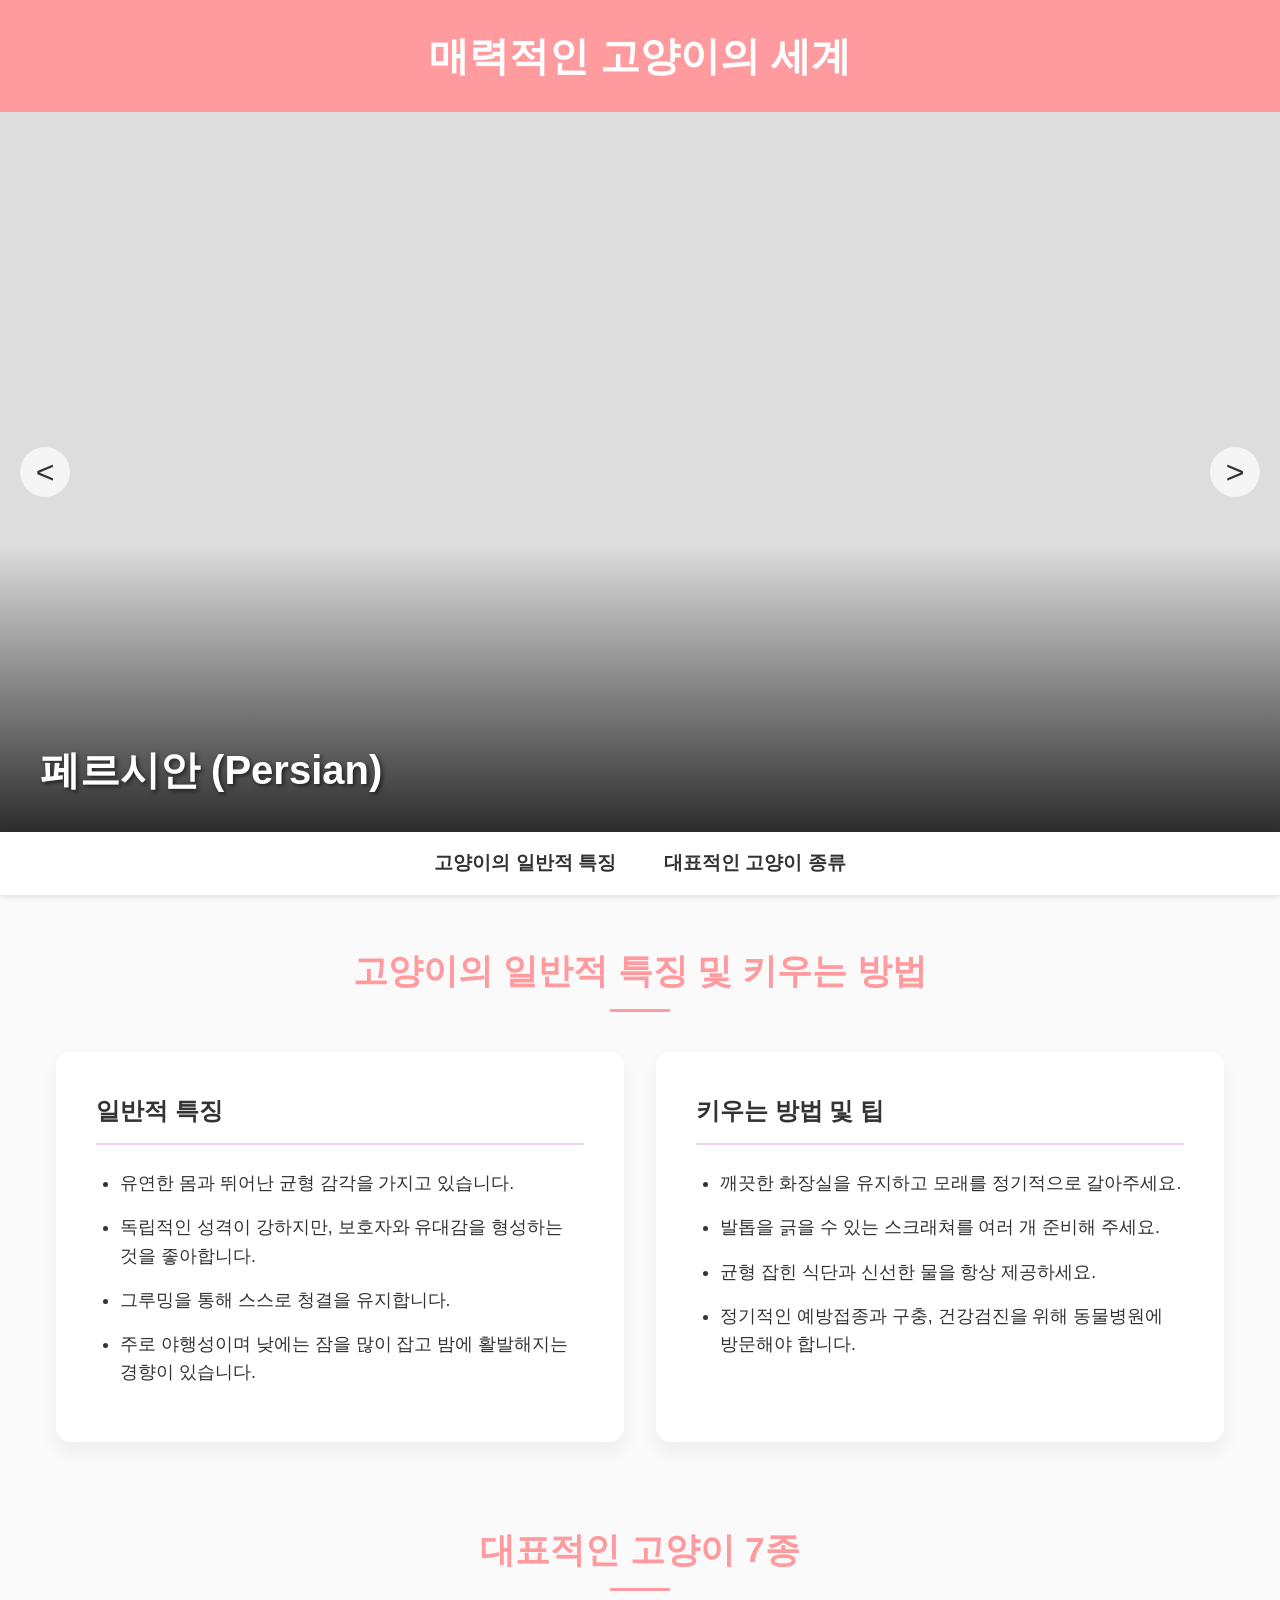
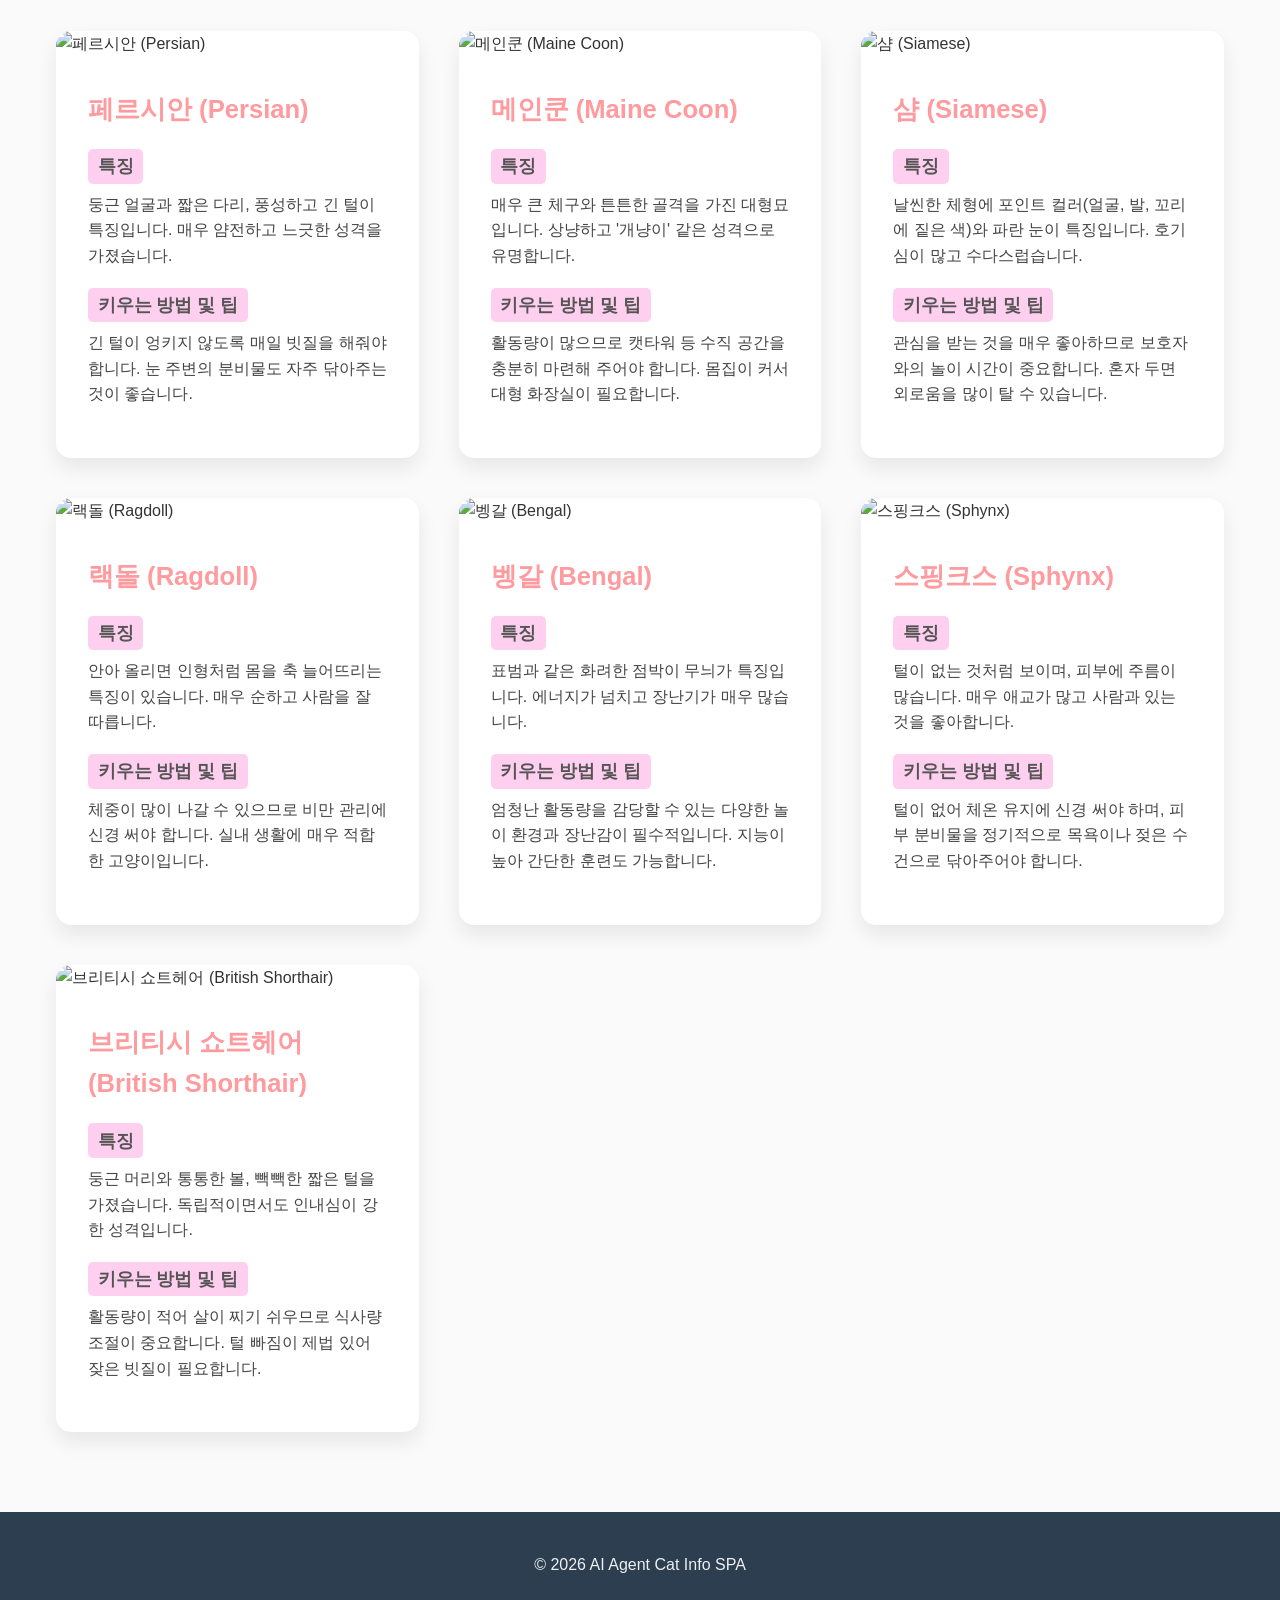
==== cat_site/index.html @ 26f1e198 "ss" ====
<!DOCTYPE html>
<html lang="ko">
<head>
    <meta charset="UTF-8">
    <meta name="viewport" content="width=device-width, initial-scale=1.0">
    <title>매력적인 고양이의 세계</title>
    <link rel="stylesheet" href="css/main.css">
</head>
<body>
    <header>
        <h1>매력적인 고양이의 세계</h1>
        <div class="banner-slider">
            <div class="banner-wrapper" id="banner-wrapper">
                <!-- 배너 이미지가 JS로 삽입됩니다 -->
            </div>
            <button id="prevBtn" class="slider-btn">&lt;</button>
            <button id="nextBtn" class="slider-btn">&gt;</button>
        </div>
    </header>

    <nav>
        <ul>
            <li><a href="#general-info">고양이의 일반적 특징</a></li>
            <li><a href="#breeds-gallery">대표적인 고양이 종류</a></li>
        </ul>
    </nav>

    <main>
        <section id="general-info">
            <h2>고양이의 일반적 특징 및 키우는 방법</h2>
            <div class="general-content">
                <div class="card">
                    <h3>일반적 특징</h3>
                    <ul id="general-characteristics">
                        <!-- JS로 삽입 -->
                    </ul>
                </div>
                <div class="card">
                    <h3>키우는 방법 및 팁</h3>
                    <ul id="general-tips">
                        <!-- JS로 삽입 -->
                    </ul>
                </div>
            </div>
        </section>

        <section id="breeds-gallery">
            <h2>대표적인 고양이 7종</h2>
            <div id="breeds-container" class="grid-container">
                <!-- JS로 삽입 -->
            </div>
        </section>
    </main>

    <footer>
        <p>&copy; 2026 AI Agent Cat Info SPA</p>
    </footer>

    <script src="js/main.js"></script>
</body>
</html>
---- cat_site/css/main.css ----
:root {
    --primary-color: #ff9a9e;
    --secondary-color: #fecfef;
    --text-color: #333;
    --bg-color: #fafafa;
    --card-bg: #fff;
}

* {
    box-sizing: border-box;
    margin: 0;
    padding: 0;
}

body {
    font-family: 'Pretendard', 'Apple SD Gothic Neo', 'Malgun Gothic', sans-serif;
    background-color: var(--bg-color);
    color: var(--text-color);
    line-height: 1.6;
}

header {
    text-align: center;
    background-color: var(--primary-color);
    color: white;
    padding-top: 1.5rem;
}

header h1 {
    margin-bottom: 1.5rem;
    font-size: 2.5rem;
}

/* Banner Slider */
.banner-slider {
    position: relative;
    width: 100%;
    aspect-ratio: 16 / 9;
    max-height: 80vh; /* 너무 세로로 길어지는 것을 방지 */
    overflow: hidden;
    background-color: #ddd;
}

.banner-wrapper {
    display: flex;
    transition: transform 0.5s ease-in-out;
    height: 100%;
}

.banner-slide {
    min-width: 100%;
    height: 100%;
    background-size: cover;
    background-position: center 15%; /* 상단을 중심으로 하되 약간 여유를 두어 얼굴이 잘리지 않게 조정 */
    position: relative;
}

.banner-slide::after {
    content: '';
    position: absolute;
    bottom: 0; left: 0; right: 0;
    height: 40%;
    background: linear-gradient(to top, rgba(0,0,0,0.8), transparent);
}

.banner-slide h2 {
    position: absolute;
    bottom: 30px;
    left: 40px;
    color: white;
    z-index: 10;
    font-size: 2.5rem;
    text-shadow: 2px 2px 4px rgba(0,0,0,0.6);
}

.slider-btn {
    position: absolute;
    top: 50%;
    transform: translateY(-50%);
    background: rgba(255, 255, 255, 0.7);
    color: var(--text-color);
    border: none;
    font-size: 2rem;
    cursor: pointer;
    width: 50px;
    height: 50px;
    border-radius: 50%;
    z-index: 100;
    display: flex;
    align-items: center;
    justify-content: center;
    transition: background-color 0.3s;
}

.slider-btn:hover {
    background: rgba(255, 255, 255, 1);
}

#prevBtn { left: 20px; }
#nextBtn { right: 20px; }

/* Navigation */
nav {
    background-color: white;
    padding: 1rem;
    box-shadow: 0 2px 5px rgba(0,0,0,0.1);
    position: sticky;
    top: 0;
    z-index: 50;
}

nav ul {
    list-style: none;
    display: flex;
    justify-content: center;
    gap: 3rem;
}

nav a {
    text-decoration: none;
    color: var(--text-color);
    font-weight: bold;
    font-size: 1.2rem;
    transition: color 0.3s;
}

nav a:hover {
    color: var(--primary-color);
}

/* Main Content */
main {
    max-width: 1200px;
    margin: 3rem auto;
    padding: 0 1rem;
}

section {
    margin-bottom: 5rem;
}

section h2 {
    text-align: center;
    margin-bottom: 2.5rem;
    font-size: 2.2rem;
    color: var(--primary-color);
    position: relative;
}

section h2::after {
    content: '';
    display: block;
    width: 60px;
    height: 3px;
    background-color: var(--primary-color);
    margin: 10px auto 0;
}

/* General Info */
.general-content {
    display: flex;
    gap: 2rem;
}

.card {
    background-color: var(--card-bg);
    flex: 1;
    padding: 2.5rem;
    border-radius: 15px;
    box-shadow: 0 10px 20px rgba(0,0,0,0.05);
}

.card h3 {
    margin-bottom: 1.5rem;
    border-bottom: 2px solid var(--secondary-color);
    padding-bottom: 0.8rem;
    font-size: 1.5rem;
}

.card ul {
    padding-left: 1.5rem;
}

.card li {
    margin-bottom: 1rem;
    font-size: 1.1rem;
}

/* Breeds Gallery */
.grid-container {
    display: grid;
    grid-template-columns: repeat(auto-fit, minmax(320px, 1fr));
    gap: 2.5rem;
}

.breed-card {
    background-color: var(--card-bg);
    border-radius: 15px;
    overflow: hidden;
    box-shadow: 0 10px 20px rgba(0,0,0,0.08);
    transition: transform 0.3s, box-shadow 0.3s;
}

.breed-card:hover {
    transform: translateY(-10px);
    box-shadow: 0 15px 30px rgba(0,0,0,0.15);
}

.breed-img {
    width: 100%;
    height: 280px;
    object-fit: cover;
}

.breed-info {
    padding: 2rem;
}

.breed-info h3 {
    margin-bottom: 1.2rem;
    color: var(--primary-color);
    font-size: 1.6rem;
}

.info-section {
    margin-bottom: 1.2rem;
}

.info-section h4 {
    margin-bottom: 0.5rem;
    font-size: 1.1rem;
    color: #555;
    background-color: var(--secondary-color);
    display: inline-block;
    padding: 0.2rem 0.6rem;
    border-radius: 5px;
}

.info-section p {
    font-size: 1rem;
    color: #444;
}

footer {
    text-align: center;
    padding: 2.5rem;
    background-color: #2c3e50;
    color: #ecf0f1;
    margin-top: 5rem;
}

@media (max-width: 768px) {
    .general-content {
        flex-direction: column;
    }
    
    .banner-slide h2 {
        font-size: 1.8rem;
    }
}
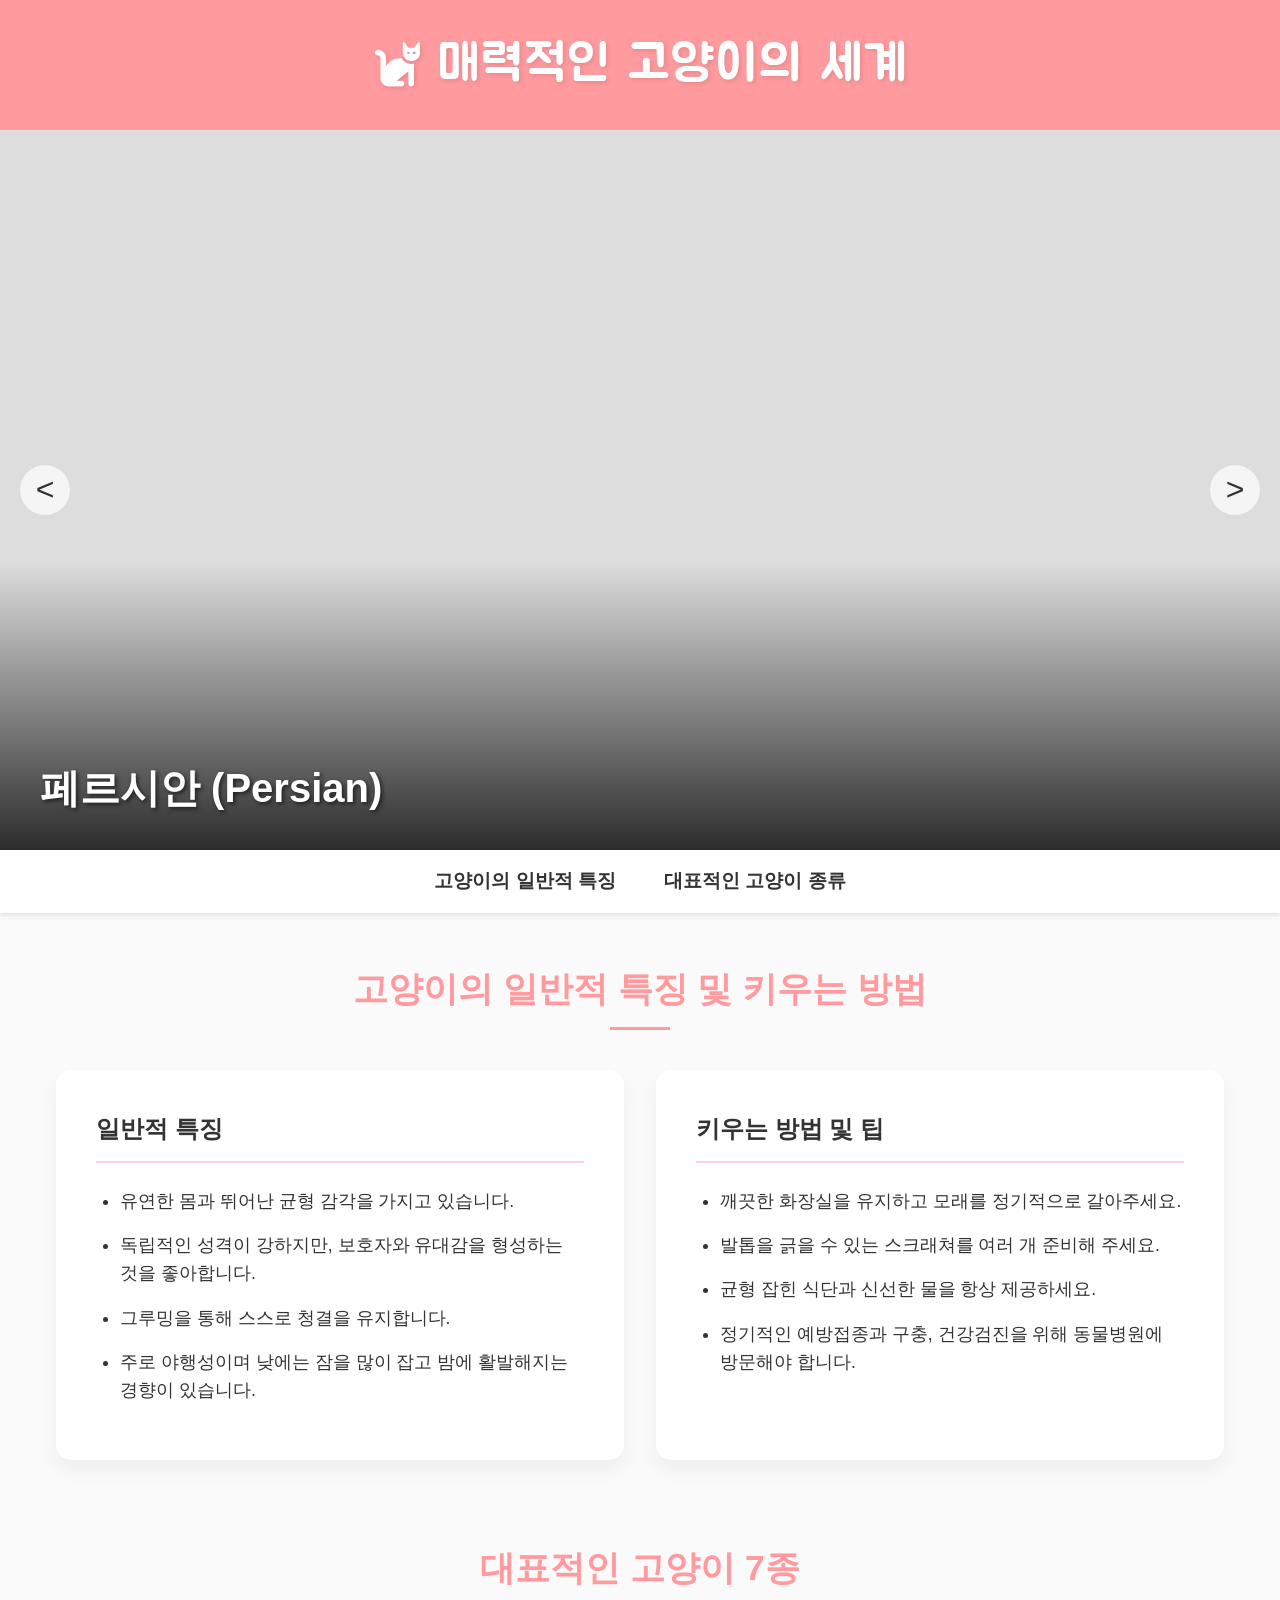
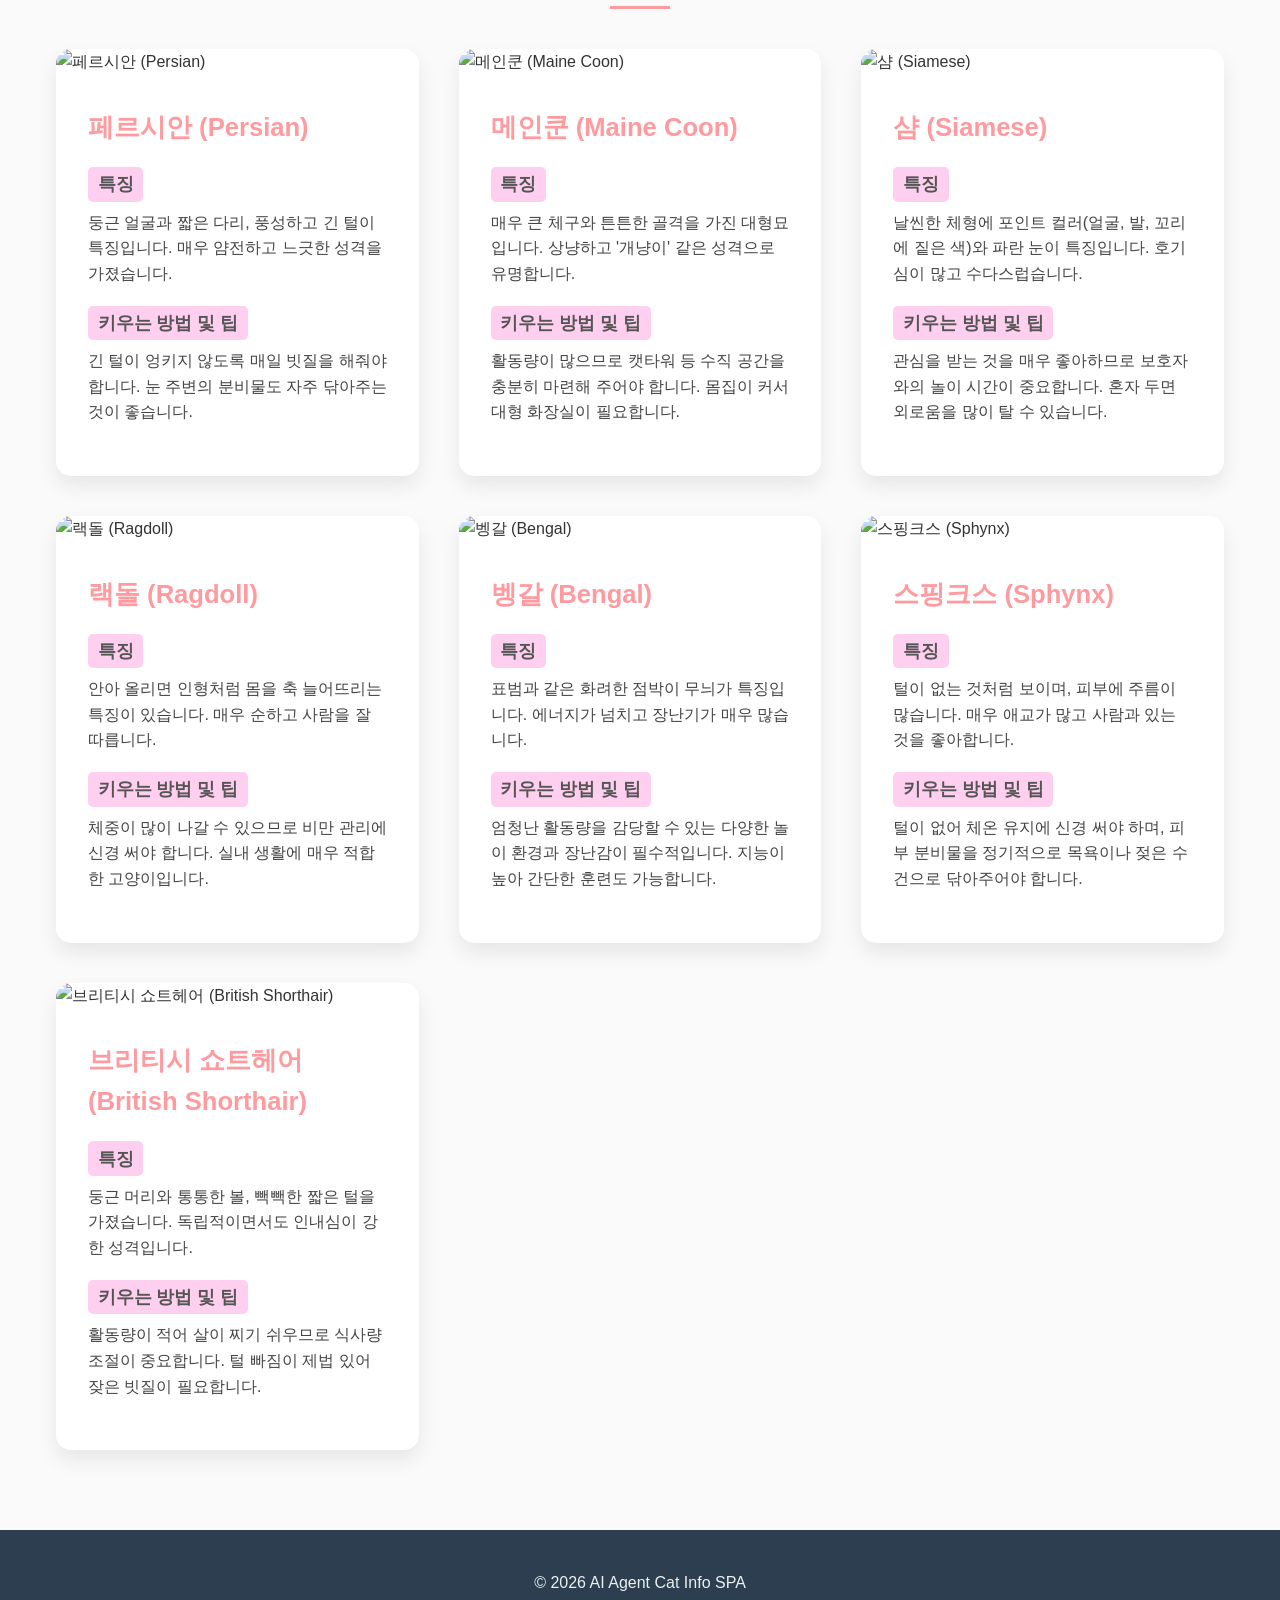
==== commit 24b7f400: "ss" ====
--- a/cat_site/index.html
+++ b/cat_site/index.html
@@ -4,11 +4,18 @@
     <meta charset="UTF-8">
     <meta name="viewport" content="width=device-width, initial-scale=1.0">
     <title>매력적인 고양이의 세계</title>
+    <link rel="preconnect" href="https://fonts.googleapis.com">
+    <link rel="preconnect" href="https://fonts.gstatic.com" crossorigin>
+    <link href="https://fonts.googleapis.com/css2?family=Jua&display=swap" rel="stylesheet">
+    <link rel="stylesheet" href="https://cdnjs.cloudflare.com/ajax/libs/font-awesome/6.4.0/css/all.min.css">
     <link rel="stylesheet" href="css/main.css">
 </head>
 <body>
     <header>
-        <h1>매력적인 고양이의 세계</h1>
+        <div class="header-title">
+            <i class="fa-solid fa-cat logo-icon"></i>
+            <h1>매력적인 고양이의 세계</h1>
+        </div>
         <div class="banner-slider">
             <div class="banner-wrapper" id="banner-wrapper">
                 <!-- 배너 이미지가 JS로 삽입됩니다 -->
--- a/cat_site/css/main.css
+++ b/cat_site/css/main.css
@@ -26,9 +26,27 @@
     padding-top: 1.5rem;
 }
 
+.header-title {
+    display: flex;
+    align-items: center;
+    justify-content: center;
+    gap: 15px;
+    margin-bottom: 1.5rem;
+}
+
+.logo-icon {
+    font-size: 2.8rem;
+    color: #fff;
+    filter: drop-shadow(2px 2px 2px rgba(0,0,0,0.1));
+}
+
 header h1 {
-    margin-bottom: 1.5rem;
-    font-size: 2.5rem;
+    font-family: 'Jua', sans-serif;
+    font-size: 3.2rem;
+    font-weight: normal;
+    text-shadow: 2px 2px 4px rgba(0,0,0,0.1);
+    letter-spacing: 2px;
+    margin: 0;
 }
 
 /* Banner Slider */
